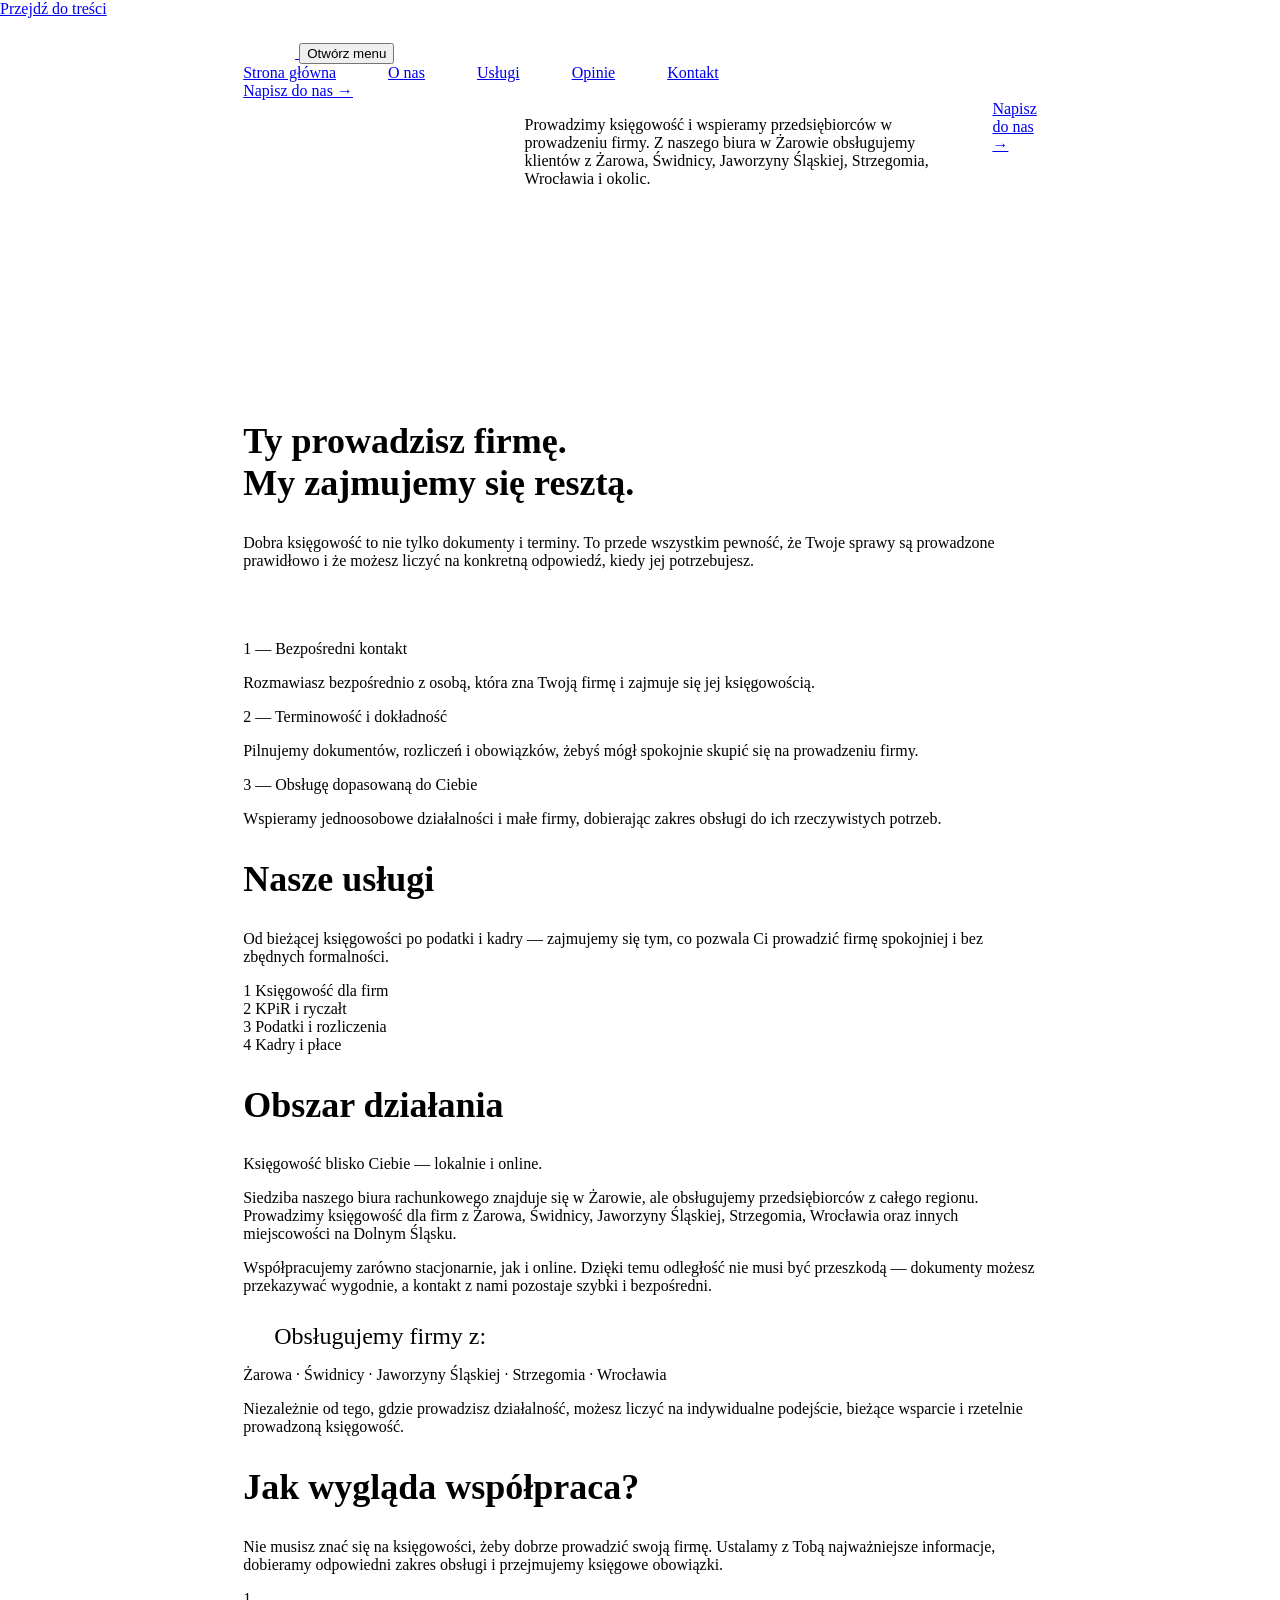
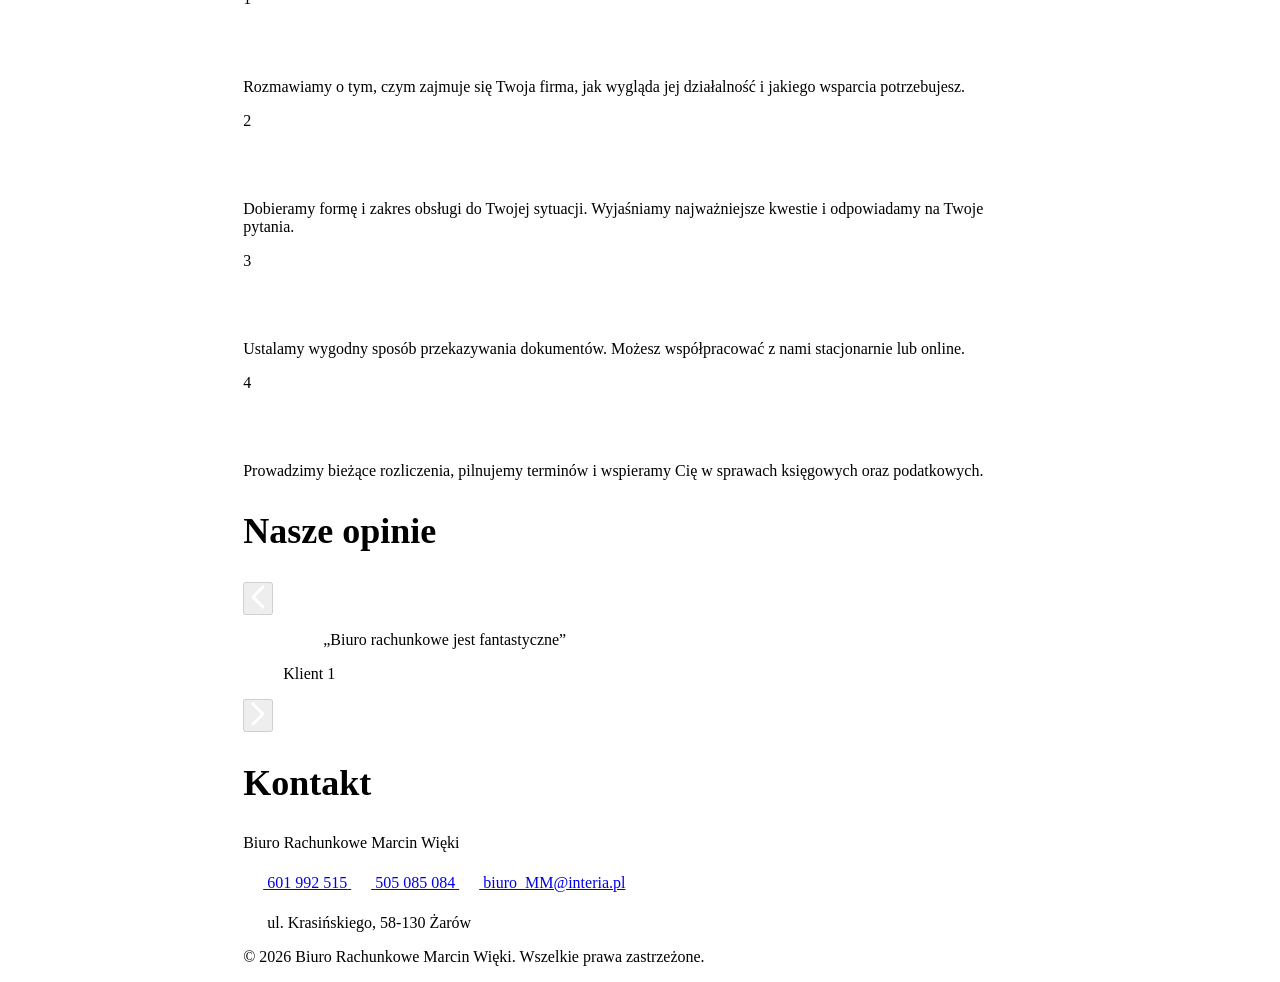
==== index.html @ c9755c46 "finished project" ====
<!DOCTYPE html>
<html lang="pl">
<head>
<meta charset="UTF-8">
<meta name="viewport" content="width=device-width, initial-scale=1.0">
<title>Biuro Rachunkowe Marcin Więki — Księgowość, na której możesz polegać</title>
<meta name="description" content="Biuro rachunkowe w Żarowie. Obsługujemy firmy z Żarowa, Świdnicy, Jaworzyny Śląskiej, Strzegomia, Wrocławia i okolic — stacjonarnie i online.">
<link rel="stylesheet" href="style.css">
</head>
<body>

<a class="skip-link" href="#main">Przejdź do treści</a>

<header class="site-header" id="top">
  <div class="hero-bg" aria-hidden="true"></div>

  <div class="shell header-row">
    <a class="logo" href="#top" aria-label="Strona główna — Biuro Rachunkowe Marcin Więki">
      <svg width="52" height="40" viewBox="0 0 52 40" fill="none" xmlns="http://www.w3.org/2000/svg">
        <path d="M2 38L14 2L26 38" stroke="white" stroke-width="3" stroke-linecap="round" stroke-linejoin="round"/>
        <path d="M14 38L26 2L38 38" stroke="white" stroke-width="3" stroke-linecap="round" stroke-linejoin="round"/>
        <path d="M26 38L38 2L50 38" stroke="white" stroke-width="3" stroke-linecap="round" stroke-linejoin="round"/>
      </svg>
    </a>

    <button class="nav-toggle" type="button" aria-expanded="false" aria-controls="primary-nav">
      <span></span><span></span><span></span>
      <span class="sr-only">Otwórz menu</span>
    </button>

    <nav class="primary-nav" id="primary-nav" aria-label="Główna">
      <a href="#top">Strona główna</a>
      <a href="#o-nas">O nas</a>
      <a href="#uslugi">Usługi</a>
      <a href="#opinie">Opinie</a>
      <a href="#kontakt">Kontakt</a>
    </nav>

    <a class="btn btn-white nav-cta" href="#kontakt">Napisz do nas →</a>
  </div>

  <div class="shell hero">
    <h1>Księgowość, na której<br>możesz polegać.</h1>
    <p class="hero-lead">Prowadzimy księgowość i wspieramy przedsiębiorców w prowadzeniu firmy. Z naszego biura w Żarowie obsługujemy klientów z Żarowa, Świdnicy, Jaworzyny Śląskiej, Strzegomia, Wrocławia i okolic.</p>
    <a class="btn btn-white" href="#kontakt">Napisz do nas →</a>
  </div>
</header>

<main id="main">

  <section class="section" id="o-nas">
    <div class="shell">
      <h2>Ty prowadzisz firmę.<br>My zajmujemy się resztą.</h2>
      <p class="lead">Dobra księgowość to nie tylko dokumenty i terminy. To przede wszystkim pewność, że Twoje sprawy są prowadzone prawidłowo i że możesz liczyć na konkretną odpowiedź, kiedy jej potrzebujesz.</p>

      <h3 class="subheading">Z nami możesz liczyć na:</h3>

      <ul class="perk-list">
        <li class="glass-card">
          <span class="perk-title">1 — Bezpośredni kontakt</span>
          <p>Rozmawiasz bezpośrednio z osobą, która zna Twoją firmę i zajmuje się jej księgowością.</p>
        </li>
        <li class="glass-card">
          <span class="perk-title">2 — Terminowość i dokładność</span>
          <p>Pilnujemy dokumentów, rozliczeń i obowiązków, żebyś mógł spokojnie skupić się na prowadzeniu firmy.</p>
        </li>
        <li class="glass-card">
          <span class="perk-title">3 — Obsługę dopasowaną do Ciebie</span>
          <p>Wspieramy jednoosobowe działalności i małe firmy, dobierając zakres obsługi do ich rzeczywistych potrzeb.</p>
        </li>
      </ul>
    </div>
  </section>

  <section class="section" id="uslugi">
    <div class="shell">
      <h2>Nasze usługi</h2>
      <p class="lead">Od bieżącej księgowości po podatki i kadry — zajmujemy się tym, co pozwala Ci prowadzić firmę spokojniej i bez zbędnych formalności.</p>

      <ol class="service-grid">
        <li class="service-card service-card--dark">
          <span class="service-num">1</span>
          <span class="service-name">Księgowość dla firm</span>
        </li>
        <li class="service-card service-card--blue">
          <span class="service-num">2</span>
          <span class="service-name">KPiR i ryczałt</span>
        </li>
        <li class="service-card service-card--dark">
          <span class="service-num">3</span>
          <span class="service-name">Podatki i rozliczenia</span>
        </li>
        <li class="service-card service-card--blue">
          <span class="service-num">4</span>
          <span class="service-name">Kadry i płace</span>
        </li>
      </ol>
    </div>
  </section>

  <section class="section" id="obszar">
    <div class="shell">
      <h2>Obszar działania</h2>
      <p class="lead">Księgowość blisko Ciebie — lokalnie i online.</p>

      <p class="body-copy">Siedziba naszego biura rachunkowego znajduje się w Żarowie, ale obsługujemy przedsiębiorców z całego regionu. Prowadzimy księgowość dla firm z Żarowa, Świdnicy, Jaworzyny Śląskiej, Strzegomia, Wrocławia oraz innych miejscowości na Dolnym Śląsku.</p>
      <p class="body-copy">Współpracujemy zarówno stacjonarnie, jak i online. Dzięki temu odległość nie musi być przeszkodą — dokumenty możesz przekazywać wygodnie, a kontakt z nami pozostaje szybki i bezpośredni.</p>

      <h4 class="subheading">Obsługujemy firmy z:</h4>
      <p class="area-pill">Żarowa · Świdnicy · Jaworzyny Śląskiej · Strzegomia · Wrocławia</p>

      <p class="body-copy">Niezależnie od tego, gdzie prowadzisz działalność, możesz liczyć na indywidualne podejście, bieżące wsparcie i rzetelnie prowadzoną księgowość.</p>
    </div>
  </section>

  <section class="section section--dark" id="wspolpraca">
    <div class="coop-bg" aria-hidden="true"></div>
    <div class="shell">
      <h2>Jak wygląda współpraca?</h2>
      <p class="lead">Nie musisz znać się na księgowości, żeby dobrze prowadzić swoją firmę. Ustalamy z Tobą najważniejsze informacje, dobieramy odpowiedni zakres obsługi i przejmujemy księgowe obowiązki.</p>

      <ol class="timeline">
        <li class="timeline-step">
          <span class="step-num">1</span>
          <div class="step-body">
            <h3>Rozmawiamy o Twojej firmie</h3>
            <p>Rozmawiamy o tym, czym zajmuje się Twoja firma, jak wygląda jej działalność i jakiego wsparcia potrzebujesz.</p>
          </div>
        </li>
        <li class="timeline-step">
          <span class="step-num">2</span>
          <div class="step-body">
            <h3>Ustalamy zakres obsługi</h3>
            <p>Dobieramy formę i zakres obsługi do Twojej sytuacji. Wyjaśniamy najważniejsze kwestie i odpowiadamy na Twoje pytania.</p>
          </div>
        </li>
        <li class="timeline-step">
          <span class="step-num">3</span>
          <div class="step-body">
            <h3>Przekazujesz nam dokumenty</h3>
            <p>Ustalamy wygodny sposób przekazywania dokumentów. Możesz współpracować z nami stacjonarnie lub online.</p>
          </div>
        </li>
        <li class="timeline-step">
          <span class="step-num">4</span>
          <div class="step-body">
            <h3>My zajmujemy się księgowością</h3>
            <p>Prowadzimy bieżące rozliczenia, pilnujemy terminów i wspieramy Cię w sprawach księgowych oraz podatkowych.</p>
          </div>
        </li>
      </ol>
    </div>
  </section>

  <section class="section section--dark" id="opinie">
    <div class="shell">
      <h2>Nasze opinie</h2>

      <div class="testimonial" role="group" aria-roledescription="karuzela" aria-label="Opinie klientów">
        <button class="testimonial-arrow" type="button" aria-label="Poprzednia opinia" disabled>
          <svg width="14" height="24" viewBox="0 0 14 24" fill="none"><path d="M12 2L2 12L12 22" stroke="white" stroke-width="3" stroke-linecap="round" stroke-linejoin="round"/></svg>
        </button>

        <figure class="testimonial-card glass-card">
          <blockquote>
            <p>„Biuro rachunkowe jest fantastyczne”</p>
          </blockquote>
          <figcaption>Klient 1</figcaption>
        </figure>

        <button class="testimonial-arrow" type="button" aria-label="Następna opinia" disabled>
          <svg width="14" height="24" viewBox="0 0 14 24" fill="none"><path d="M2 2L12 12L2 22" stroke="white" stroke-width="3" stroke-linecap="round" stroke-linejoin="round"/></svg>
        </button>
      </div>
    </div>
  </section>

</main>

<footer class="site-footer" id="kontakt">
  <div class="footer-bg" aria-hidden="true"></div>
  <div class="shell">
    <h2>Kontakt</h2>

    <div class="contact-card glass-card">
      <p class="contact-name">Biuro Rachunkowe Marcin Więki</p>

      <div class="contact-grid">
        <a class="contact-line" href="tel:601992515">
          <svg width="20" height="20" viewBox="0 0 20 20" fill="none" aria-hidden="true"><path d="M4 2h3l2 5-2.5 1.5a11 11 0 0 0 5 5L13 11l5 2v3c0 1.1-.9 2-2 2C8.5 18 2 11.5 2 4c0-1.1.9-2 2-2Z" stroke="white" stroke-width="1.4" stroke-linejoin="round"/></svg>
          <span>601 992 515</span>
        </a>
        <a class="contact-line" href="tel:505085084">
          <svg width="20" height="20" viewBox="0 0 20 20" fill="none" aria-hidden="true"><path d="M4 2h3l2 5-2.5 1.5a11 11 0 0 0 5 5L13 11l5 2v3c0 1.1-.9 2-2 2C8.5 18 2 11.5 2 4c0-1.1.9-2 2-2Z" stroke="white" stroke-width="1.4" stroke-linejoin="round"/></svg>
          <span>505 085 084</span>
        </a>
        <a class="contact-line" href="mailto:biuro_MM@interia.pl">
          <svg width="20" height="20" viewBox="0 0 20 20" fill="none" aria-hidden="true"><rect x="2" y="4" width="16" height="12" rx="2" stroke="white" stroke-width="1.4"/><path d="M3 5.5 10 11l7-5.5" stroke="white" stroke-width="1.4" stroke-linecap="round" stroke-linejoin="round"/></svg>
          <span>biuro_MM@interia.pl</span>
        </a>
        <p class="contact-line contact-line--static">
          <svg width="20" height="20" viewBox="0 0 20 20" fill="none" aria-hidden="true"><path d="M10 18s6-5.5 6-10a6 6 0 0 0-12 0c0 4.5 6 10 6 10Z" stroke="white" stroke-width="1.4" stroke-linejoin="round"/><circle cx="10" cy="8" r="2" stroke="white" stroke-width="1.4"/></svg>
          <span>ul. Krasińskiego, 58-130 Żarów</span>
        </p>
      </div>
    </div>

    <p class="footer-fine">© <span id="year">2026</span> Biuro Rachunkowe Marcin Więki. Wszelkie prawa zastrzeżone.</p>
  </div>
</footer>

<script>
  document.getElementById('year').textContent = new Date().getFullYear();
  var toggle = document.querySelector('.nav-toggle');
  var nav = document.getElementById('primary-nav');
  if (toggle && nav) {
    toggle.addEventListener('click', function () {
      var open = document.body.classList.toggle('nav-open');
      toggle.setAttribute('aria-expanded', open ? 'true' : 'false');
    });
    nav.querySelectorAll('a').forEach(function (link) {
      link.addEventListener('click', function () {
        document.body.classList.remove('nav-open');
        toggle.setAttribute('aria-expanded', 'false');
      });
    });
  }
</script>
</body>
</html>
---- style.css ----
@font-face {
  font-family: "Inter";
  src: url("../fonts/inter-latin-ext-400-normal.woff2") format("woff2");
  font-weight: 400;
  font-style: normal;
  font-display: swap;
  unicode-range: U+0100-024F, U+0259, U+1E00-1EFF, U+2020, U+20A0-20AB, U+20AD-20CF, U+2113, U+2C60-2C7F, U+A720-A7FF;
}
@font-face {
  font-family: "Inter";
  src: url("../fonts/inter-latin-400-normal.woff2") format("woff2");
  font-weight: 400;
  font-style: normal;
  font-display: swap;
}
@font-face {
  font-family: "Inter";
  src: url("../fonts/inter-latin-ext-500-normal.woff2") format("woff2");
  font-weight: 500;
  font-style: normal;
  font-display: swap;
  unicode-range: U+0100-024F, U+0259, U+1E00-1EFF, U+2020, U+20A0-20AB, U+20AD-20CF, U+2113, U+2C60-2C7F, U+A720-A7FF;
}
@font-face {
  font-family: "Inter";
  src: url("../fonts/inter-latin-500-normal.woff2") format("woff2");
  font-weight: 500;
  font-style: normal;
  font-display: swap;
}
@font-face {
  font-family: "Inter";
  src: url("../fonts/inter-latin-ext-600-normal.woff2") format("woff2");
  font-weight: 600;
  font-style: normal;
  font-display: swap;
  unicode-range: U+0100-024F, U+0259, U+1E00-1EFF, U+2020, U+20A0-20AB, U+20AD-20CF, U+2113, U+2C60-2C7F, U+A720-A7FF;
}
@font-face {
  font-family: "Inter";
  src: url("../fonts/inter-latin-600-normal.woff2") format("woff2");
  font-weight: 600;
  font-style: normal;
  font-display: swap;
}
@font-face {
  font-family: "Inter";
  src: url("../fonts/inter-latin-ext-700-normal.woff2") format("woff2");
  font-weight: 700;
  font-style: normal;
  font-display: swap;
  unicode-range: U+0100-024F, U+0259, U+1E00-1EFF, U+2020, U+20A0-20AB, U+20AD-20CF, U+2113, U+2C60-2C7F, U+A720-A7FF;
}
@font-face {
  font-family: "Inter";
  src: url("../fonts/inter-latin-700-normal.woff2") format("woff2");
  font-weight: 700;
  font-style: normal;
  font-display: swap;
}
@font-face {
  font-family: "Manrope";
  src: url("../fonts/manrope-latin-ext-600-normal.woff2") format("woff2");
  font-weight: 600;
  font-style: normal;
  font-display: swap;
  unicode-range: U+0100-024F, U+0259, U+1E00-1EFF, U+2020, U+20A0-20AB, U+20AD-20CF, U+2113, U+2C60-2C7F, U+A720-A7FF;
}
@font-face {
  font-family: "Manrope";
  src: url("../fonts/manrope-latin-600-normal.woff2") format("woff2");
  font-weight: 600;
  font-style: normal;
  font-display: swap;
}
@font-face {
  font-family: "Manrope";
  src: url("../fonts/manrope-latin-ext-700-normal.woff2") format("woff2");
  font-weight: 700;
  font-style: normal;
  font-display: swap;
  unicode-range: U+0100-024F, U+0259, U+1E00-1EFF, U+2020, U+20A0-20AB, U+20AD-20CF, U+2113, U+2C60-2C7F, U+A720-A7FF;
}
@font-face {
  font-family: "Manrope";
  src: url("../fonts/manrope-latin-700-normal.woff2") format("woff2");
  font-weight: 700;
  font-style: normal;
  font-display: swap;
}

* { box-sizing: border-box; }

html, body {
  margin: 0;
  padding: 0;
  overflow-x: hidden;
}

h1 {
  font-family: "Manrope";
  font-weight: 700;
  font-size: clamp(32px, 5vw, 48px);
  line-height: 1.1;
  max-width: 620px;
  margin-top: 60px;
  margin-bottom: 19px;
  color: #FFF;
}

h2 {
  color: #000;
  font-family: "Manrope";
  font-size: clamp(26px, 3.4vw, 36px);
  font-weight: 700;
  line-height: normal;
}

h3 {
  font-family: "Inter";
  font-size: 20px;
  font-weight: 400;
  line-height: 1.5;
  max-width: 560px;
  color: #FFF;
}

h4 {
  color: #000;
  font-family: "Inter";
  font-size: 24px;
  font-weight: 400;
  line-height: normal;
  padding: 12px 0 0 31px;
  margin: 0 0 9px;
}

h5 {
  color: #000;
  font-family: "Inter";
  font-size: 24px;
  font-weight: 700;
  line-height: normal;
}

.dobraK {
  color: #000;
  font-family: "Inter";
  font-size: 24px;
  font-weight: 500;
  line-height: 1.5;
  max-width: 760px;
}

.wyp {
  color: #000;
  font-family: "Inter";
  font-size: 24px;
  font-weight: 400;
  line-height: normal;
  padding: 0 0 10px 31px;
  margin: 0 0 9px;
}

ul, ol {
  list-style-type: none;
  padding: 0;
  margin: 0;
}

/* ---------- Layout shell ---------- */
.shell {
  width: 100%;
  max-width: 1440px;
  margin-inline: auto;
  padding-inline: clamp(20px, 19vw, 276px);
  box-sizing: border-box;
}

@media (max-width: 1200px) {
  .shell { padding-inline: 80px; }
}

@media (max-width: 760px) {
  .shell { padding-inline: 20px; }
}

/* ---------- Navbar ---------- */
.navbar {
  display: flex;
  margin-top: 63px;
  color: #FFF;
}

nav {
  display: flex;
  gap: 52px;
  flex-wrap: wrap;
}

.navText {
  color: #FFF;
  font-family: "Inter";
  font-size: 16px;
  font-weight: 400;
  line-height: normal;
}

.navText a {
  color: inherit;
  text-decoration: none;
}

/* ---------- Hero ---------- */
.heroImage {
  width: 100%;
  background-image: url(pobrane.png);
  background-size: cover;
  background-position: center;
  background-repeat: no-repeat;
  display: flex;
  max-height: fit-content;
}

.hero {
  display: flex;
  flex-wrap:nowrap;
  gap: 32px;
  justify-content: space-between;
  align-items: flex-start;
  
}

.napiszButton {
  margin-top: 55px;
  margin-bottom: 95px;
  width: 195px;
  height: 38px;
  border-radius: 58px;
  background: #FFF;
  border: none;
  cursor: pointer;
  font-family: "Inter";
  font-size: 16px;
  font-weight: 400;
  line-height: normal;
}

.logoImage {
  width: clamp(140px, 20vw, 292px);
  height: auto;
  aspect-ratio: 292 / 291;
  margin-top: 60px;
}

/* ---------- O nas ---------- */
.mainBG {
  min-height: 100vh;
  width: 100%;
  background-image: url(mainBG.jpg);
  background-size: cover;
  background-position: center;
  background-repeat: no-repeat;
  display: flex;
}

.listFirma {
  border-radius: 41px;
  background: rgba(217, 217, 217, 0.20);
  margin-bottom: 29px;
}

/* ---------- Usługi ---------- */
.uslugiGrid {
  display: grid;
  grid-template-columns: 1fr 1fr;  /* exactly 2 columns */
  gap: 24px;
  margin-top: 24px;
  max-width: 760px;
}

@media (max-width: 560px) {
  .uslugiGrid {
    grid-template-columns: 1fr;  /* stack on mobile */
  }
}

.uBox {
  background-color: #072971;
  min-height: 191px;
  border-radius: 19px;
  padding: 24px;
  display: flex;
  flex-direction: column;
  align-items: center;
  justify-content: center;
  gap: 24px;
  text-align: center;
  color: #FFF;
  font-family: "Inter";
}
.uBox2 {
  background-color: #0057DB;
  min-height: 191px;
  border-radius: 19px;
  padding: 24px;
  display: flex;
  flex-direction: column;
  align-items: center;
  justify-content: center;
  gap: 24px;
  text-align: center;
  color: #FFF;
  font-family: "Inter";
}
.uBox span {
  font-weight: 700;
  font-size: 22px;
  opacity: 0.85;
}
.uBox2 span {
  font-weight: 700;
  font-size: 22px;
  opacity: 0.85;
}

.uBox p {
  font-size: 24px;
  font-weight: 500;
  margin: 0;
  line-height: 1.3;
}
.uBox2 p {
  font-size: 24px;
  font-weight: 500;
  margin: 0;
  line-height: 1.3;
}
/* ---------- Obszar działania ---------- */
.obszarD {
  width: fit-content;
  max-width: 809px;
  min-height: 82px;
  border-radius: 43px;
  background: rgba(14, 23, 212, 0.20);
  display: flex;
  align-items: center;
  justify-content: center;
  padding-inline: clamp(20px, 4vw, 48px);
  color: #000;
  text-align: center;
  font-family: "Inter";
  font-size: clamp(16px, 2vw, 24px);
  font-weight: 600;
  line-height: normal;
}

/* ---------- Jak wygląda współpraca ---------- */
.WSPBG {
  min-height: 100vh;
  width: 100%;
  background-image: url(pobrane.png);
  background-size: cover;
  background-position: center;
  background-repeat: no-repeat;
  display: flex;
}

.heading2 {
  color: #FFF;
  font-family: "Manrope";
  font-size: clamp(24px, 3vw, 32px);
  font-weight: 700;
  line-height: normal;
}

.wspList {
  display: flex;
  flex-direction: column;
  gap: 32px;
  margin: 40px 0 64px;
}

.wspItem {
  display: flex;
  align-items: flex-start;
  gap: 24px;
}

.wspNum {
  flex-shrink: 0;
  width: 44px;
  height: 44px;
  border-radius: 50%;
  background: #6669F4;
  color: #FFF;
  font-family: "Inter";
  font-weight: 700;
  font-size: 18px;
  display: flex;
  align-items: center;
  justify-content: center;
}

.wspTitle {
  color: #FFF;
  font-family: "Inter";
  font-size: 20px;
  font-weight: 600;
  line-height: normal;
  margin: 0 0 8px;
}

.wspOpis {
  color: rgba(255, 255, 255, 0.75);
  font-family: "Inter";
  font-size: 16px;
  font-weight: 400;
  line-height: 1.5;
  margin: 0;
}

/* ---------- Opinie ---------- */

.opinieRow {
  display: flex;
  align-items: center;
  justify-content: center;
  gap: 24px;
  width: 100%;
  margin: 40px auto 64px;
}

.arrowBtn {
  flex-shrink: 0;
  width: 44px;
  height: 44px;
  border-radius: 50%;
  border: 1px solid rgba(255, 255, 255, 0.3);
  background: transparent;
  display: flex;
  align-items: center;
  justify-content: center;
  cursor: pointer;
}

.opinieCard {
  flex: 0 1 620px;
  width: 620px;
  max-width: 620px;
  background: rgba(217, 217, 217, 0.14);
  border: 1px solid rgba(255, 255, 255, 0.16);
  border-radius: 24px;
  overflow: hidden;
}

.opinieTrack {
  display: flex;
  transition: transform 0.4s ease;
}

.opinieSlide {
  flex: 0 0 100%;
  padding: 32px clamp(20px, 5vw, 56px);
  text-align: center;
}

.opinieTekst {
  color: #FFF;
  font-family: "Inter";
  font-size: 20px;
  font-weight: 500;
  margin: 0 0 16px;
}

.opinieAutor {
  color: rgba(255, 255, 255, 0.7);
  font-family: "Inter";
  font-size: 16px;
  margin: 0;
}


/* ---------- Kontakt / Footer ---------- */
.kontaktCard {
  width: 100%;
  max-width: 780px;
  margin: 0 auto;
  background: rgba(217, 217, 217, 0.14);
  border: 1px solid rgba(255, 255, 255, 0.16);
  border-radius: 24px;
  padding: clamp(20px, 4vw, 32px);
}

.kontaktNazwa {
  color: #FFF;
  font-family: "Manrope";
  font-weight: 700;
  font-size: 16px;
  text-align: center;
  letter-spacing: 0.02em;
  margin: 0 0 24px;
}

.kontaktGrid {
  display: grid;
  grid-template-columns: 1fr 1fr;
  gap: 16px 32px;
}

.kontaktLinia {
  display: flex;
  align-items: center;
  gap: 10px;
  color: #FFF;
  font-family: "Inter";
  font-size: 15px;
  margin: 0;
  text-decoration: none;
}

.kontaktLinia svg {
  flex-shrink: 0;
}

a.kontaktLinia:hover {
  opacity: 0.8;
}


/* ---------- Responsive ---------- */
@media (max-width: 700px) {
  .opinieRow {
    gap: 12px;
  }

  .opinieCard {
    width: auto;
    max-width: 620px;
  }

  .arrowBtn {
    width: 36px;
    height: 36px;
  }
}

@media (max-width: 560px) {
  .kontaktGrid {
    grid-template-columns: 1fr;
  }

  .wspItem {
    gap: 16px;
  }

  .wspNum {
    width: 36px;
    height: 36px;
    font-size: 16px;
  }
}
```
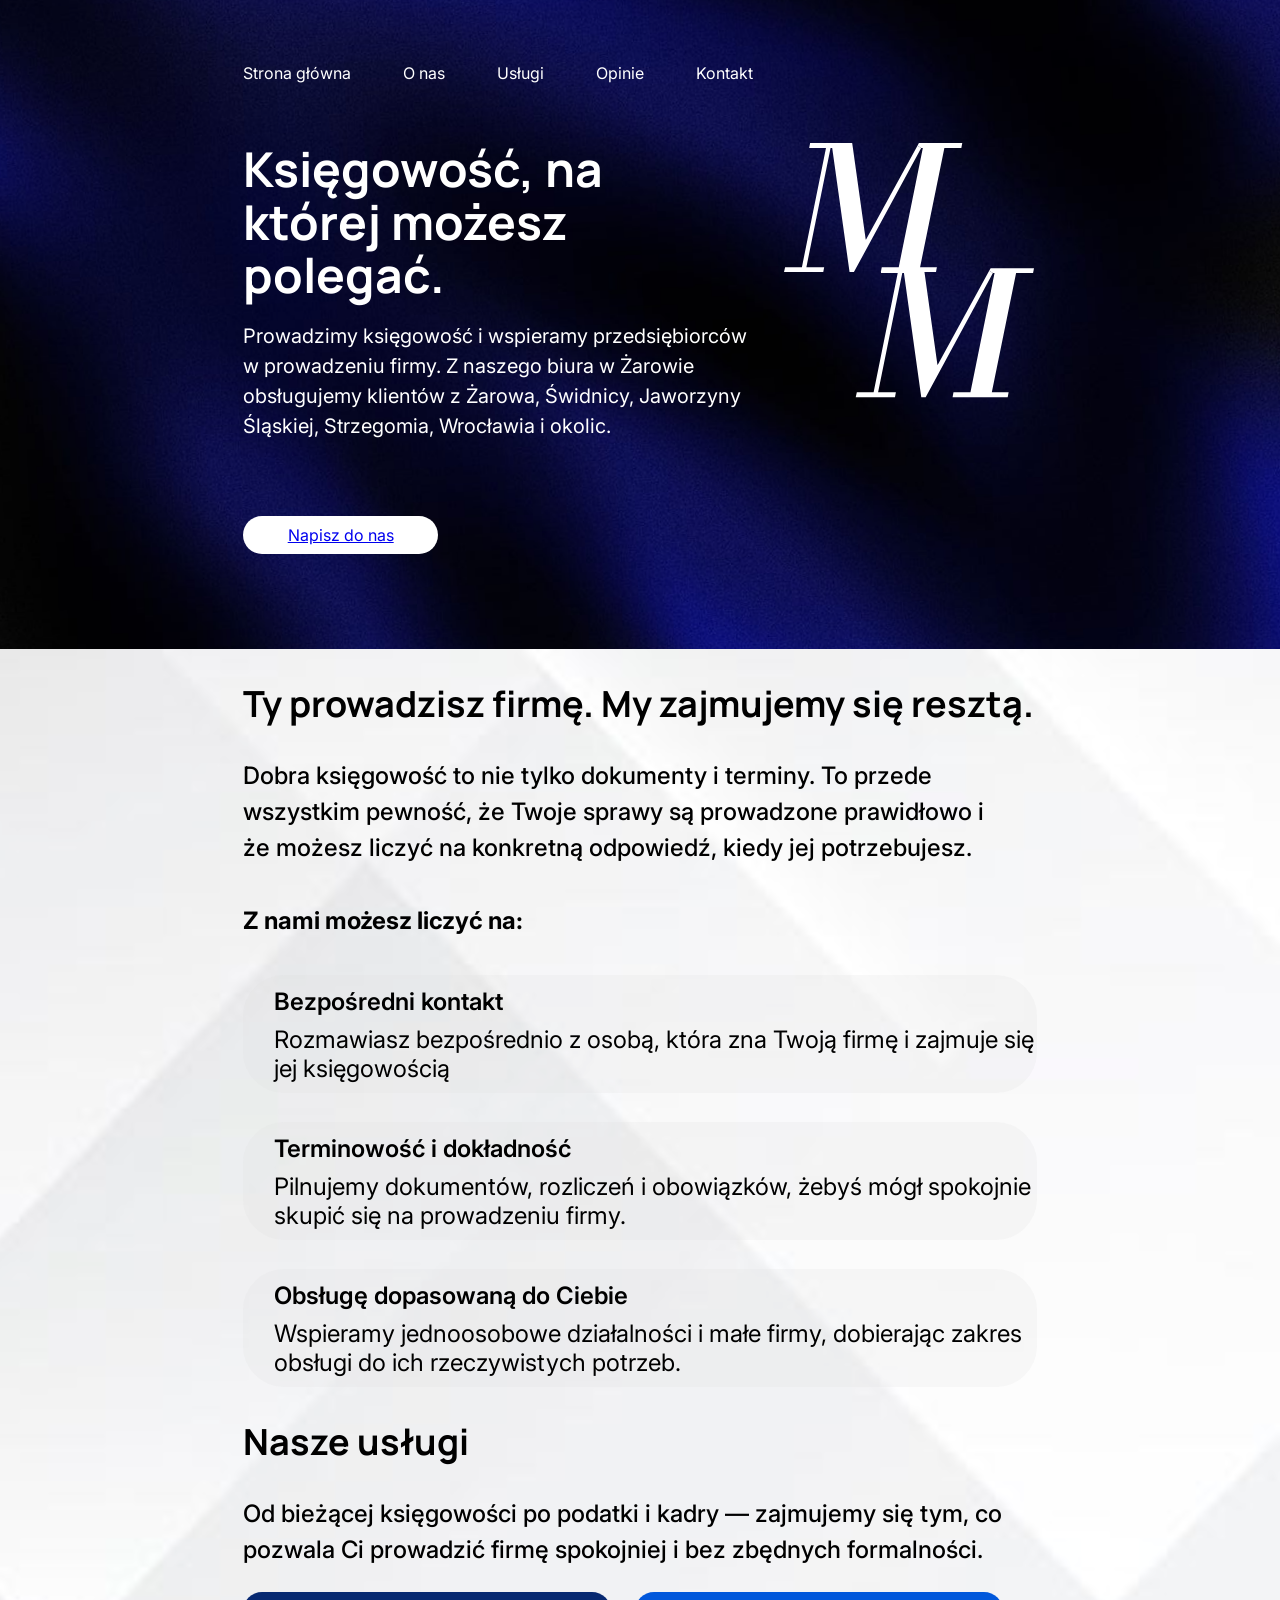
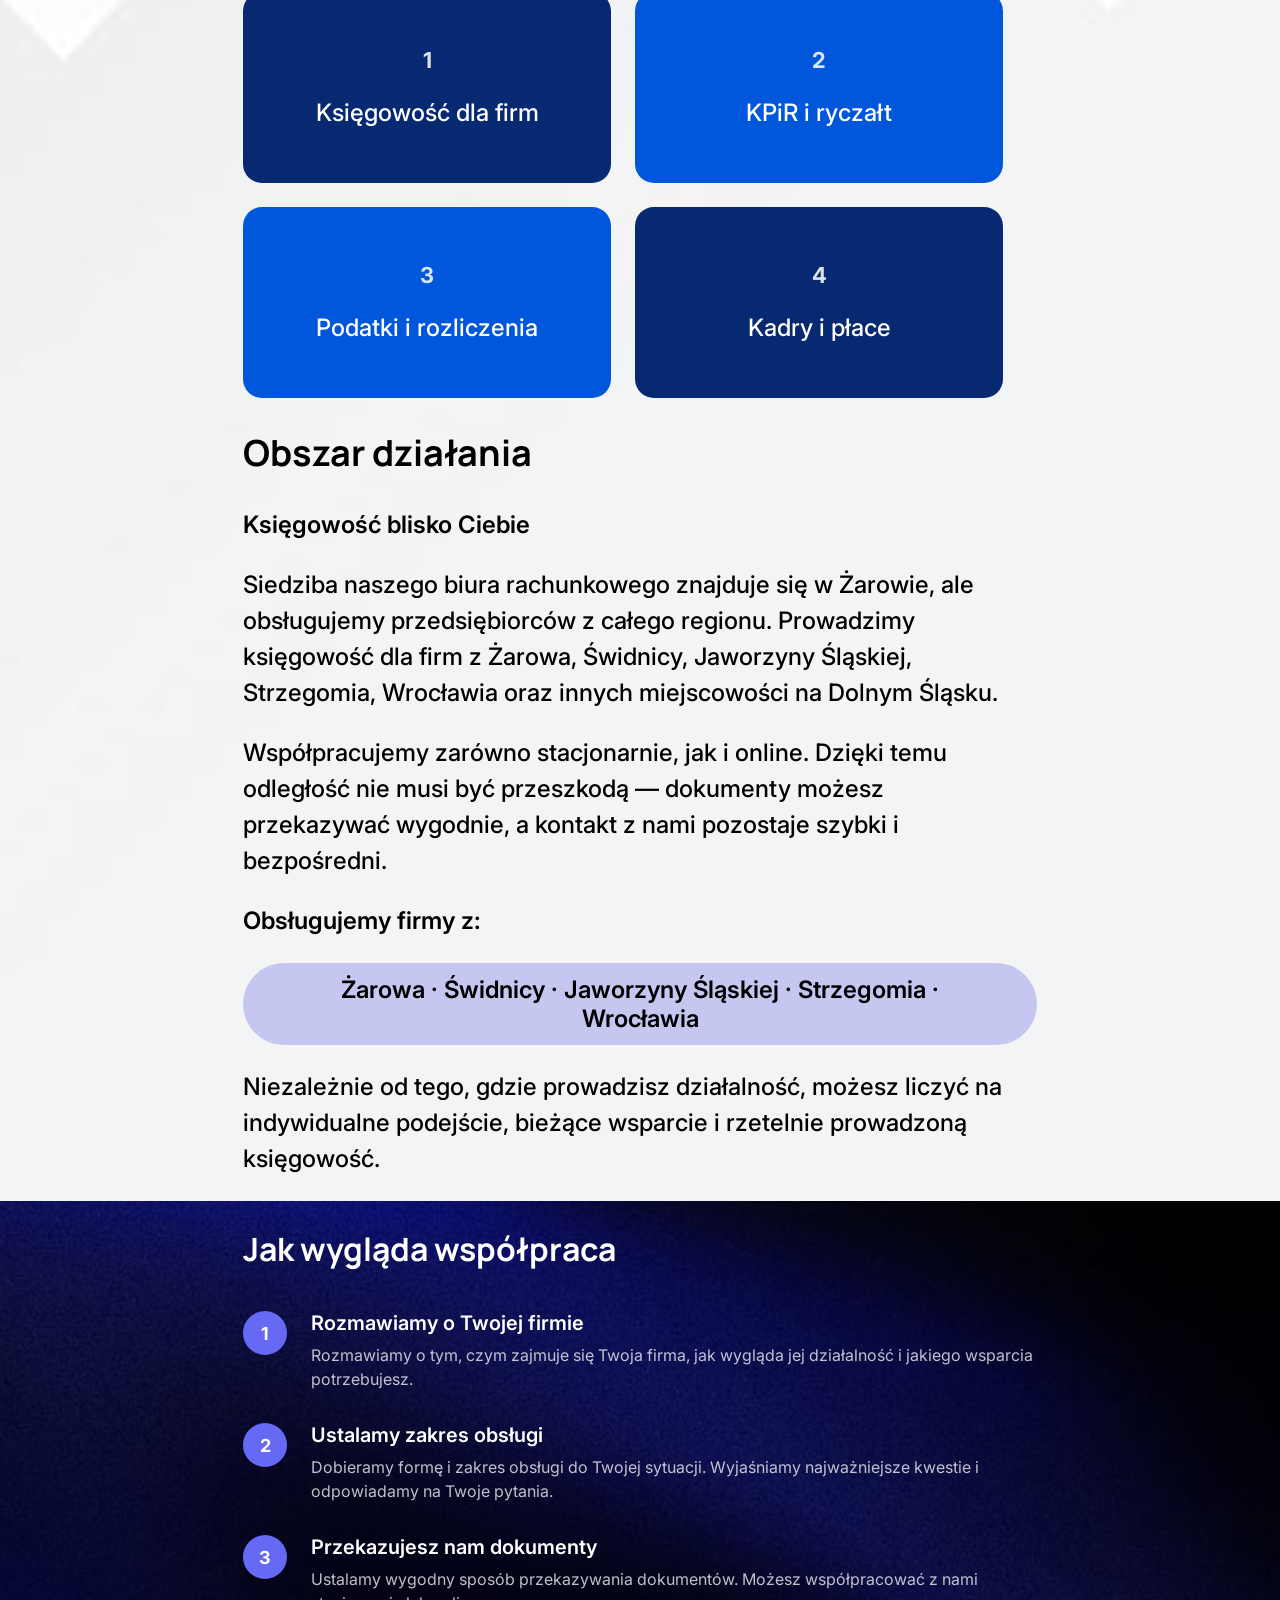
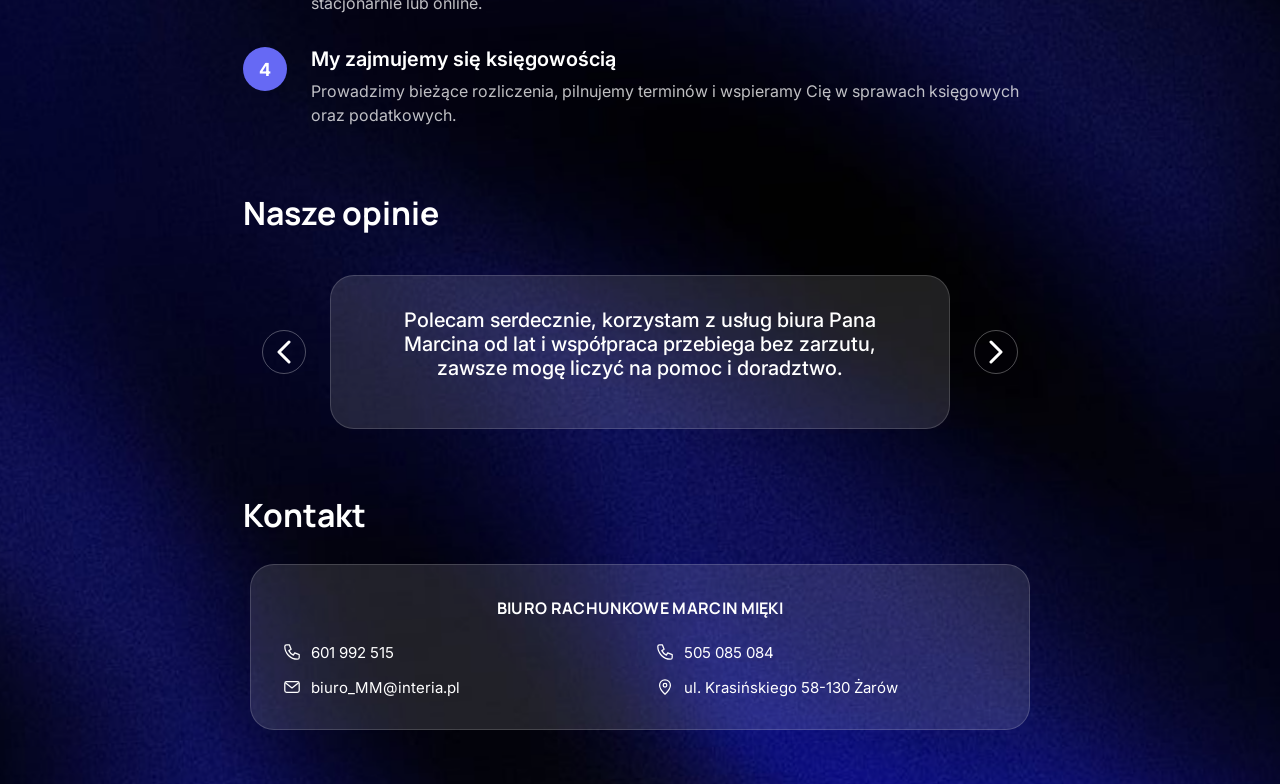
==== commit eab5bc9e: "changed file name" ====
--- a/index.html
+++ b/index.html
@@ -1,231 +1,202 @@
-
 <!DOCTYPE html>
 <html lang="pl">
 <head>
+<link rel="preconnect" href="https://fonts.googleapis.com">
+<link rel="preconnect" href="https://fonts.gstatic.com" crossorigin>
+<link href="https://fonts.googleapis.com/css2?family=Inter:wght@400;500;600;700&family=Manrope:wght@600;700&display=swap" rel="stylesheet">
 <meta charset="UTF-8">
 <meta name="viewport" content="width=device-width, initial-scale=1.0">
-<title>Biuro Rachunkowe Marcin Więki — Księgowość, na której możesz polegać</title>
+<title>Biuro Rachunkowe Marcin Mięki — Księgowość, na której możesz polegać</title>
 <meta name="description" content="Biuro rachunkowe w Żarowie. Obsługujemy firmy z Żarowa, Świdnicy, Jaworzyny Śląskiej, Strzegomia, Wrocławia i okolic — stacjonarnie i online.">
 <link rel="stylesheet" href="style.css">
 </head>
 <body>
 
-<a class="skip-link" href="#main">Przejdź do treści</a>
-
-<header class="site-header" id="top">
-  <div class="hero-bg" aria-hidden="true"></div>
-
-  <div class="shell header-row">
-    <a class="logo" href="#top" aria-label="Strona główna — Biuro Rachunkowe Marcin Więki">
-      <svg width="52" height="40" viewBox="0 0 52 40" fill="none" xmlns="http://www.w3.org/2000/svg">
-        <path d="M2 38L14 2L26 38" stroke="white" stroke-width="3" stroke-linecap="round" stroke-linejoin="round"/>
-        <path d="M14 38L26 2L38 38" stroke="white" stroke-width="3" stroke-linecap="round" stroke-linejoin="round"/>
-        <path d="M26 38L38 2L50 38" stroke="white" stroke-width="3" stroke-linecap="round" stroke-linejoin="round"/>
-      </svg>
-    </a>
-
-    <button class="nav-toggle" type="button" aria-expanded="false" aria-controls="primary-nav">
-      <span></span><span></span><span></span>
-      <span class="sr-only">Otwórz menu</span>
-    </button>
-
-    <nav class="primary-nav" id="primary-nav" aria-label="Główna">
-      <a href="#top">Strona główna</a>
-      <a href="#o-nas">O nas</a>
-      <a href="#uslugi">Usługi</a>
-      <a href="#opinie">Opinie</a>
-      <a href="#kontakt">Kontakt</a>
-    </nav>
-
-    <a class="btn btn-white nav-cta" href="#kontakt">Napisz do nas →</a>
-  </div>
-
-  <div class="shell hero">
-    <h1>Księgowość, na której<br>możesz polegać.</h1>
-    <p class="hero-lead">Prowadzimy księgowość i wspieramy przedsiębiorców w prowadzeniu firmy. Z naszego biura w Żarowie obsługujemy klientów z Żarowa, Świdnicy, Jaworzyny Śląskiej, Strzegomia, Wrocławia i okolic.</p>
-    <a class="btn btn-white" href="#kontakt">Napisz do nas →</a>
-  </div>
-</header>
-
-<main id="main">
-
-  <section class="section" id="o-nas">
-    <div class="shell">
-      <h2>Ty prowadzisz firmę.<br>My zajmujemy się resztą.</h2>
-      <p class="lead">Dobra księgowość to nie tylko dokumenty i terminy. To przede wszystkim pewność, że Twoje sprawy są prowadzone prawidłowo i że możesz liczyć na konkretną odpowiedź, kiedy jej potrzebujesz.</p>
-
-      <h3 class="subheading">Z nami możesz liczyć na:</h3>
-
-      <ul class="perk-list">
-        <li class="glass-card">
-          <span class="perk-title">1 — Bezpośredni kontakt</span>
-          <p>Rozmawiasz bezpośrednio z osobą, która zna Twoją firmę i zajmuje się jej księgowością.</p>
-        </li>
-        <li class="glass-card">
-          <span class="perk-title">2 — Terminowość i dokładność</span>
-          <p>Pilnujemy dokumentów, rozliczeń i obowiązków, żebyś mógł spokojnie skupić się na prowadzeniu firmy.</p>
-        </li>
-        <li class="glass-card">
-          <span class="perk-title">3 — Obsługę dopasowaną do Ciebie</span>
-          <p>Wspieramy jednoosobowe działalności i małe firmy, dobierając zakres obsługi do ich rzeczywistych potrzeb.</p>
-        </li>
-      </ul>
+<div class="heroImage">
+  <div class="shell">
+    <div class="navbar">
+      <nav class="navText">
+        <a href="#top">Strona główna</a>
+        <a href="#o-nas">O nas</a>
+        <a href="#uslugi">Usługi</a>
+        <a href="#opinie">Opinie</a>
+        <a href="#kontakt">Kontakt</a>
+      </nav>
     </div>
-  </section>
-
-  <section class="section" id="uslugi">
-    <div class="shell">
-      <h2>Nasze usługi</h2>
-      <p class="lead">Od bieżącej księgowości po podatki i kadry — zajmujemy się tym, co pozwala Ci prowadzić firmę spokojniej i bez zbędnych formalności.</p>
-
-      <ol class="service-grid">
-        <li class="service-card service-card--dark">
-          <span class="service-num">1</span>
-          <span class="service-name">Księgowość dla firm</span>
-        </li>
-        <li class="service-card service-card--blue">
-          <span class="service-num">2</span>
-          <span class="service-name">KPiR i ryczałt</span>
-        </li>
-        <li class="service-card service-card--dark">
-          <span class="service-num">3</span>
-          <span class="service-name">Podatki i rozliczenia</span>
-        </li>
-        <li class="service-card service-card--blue">
-          <span class="service-num">4</span>
-          <span class="service-name">Kadry i płace</span>
-        </li>
-      </ol>
+
+    <div class="hero">
+      <div>
+        <h1>Księgowość, na której możesz polegać.</h1>
+        <h3>Prowadzimy księgowość i wspieramy przedsiębiorców w prowadzeniu firmy. Z naszego biura w Żarowie obsługujemy klientów z Żarowa, Świdnicy, Jaworzyny Śląskiej, Strzegomia, Wrocławia i okolic.</h3>
+        <button class="napiszButton"><a href="#kontakt">Napisz do nas</a></button>
+      </div>
+      <img class="logoImage" src="LOGO.svg" alt="mm">
     </div>
-  </section>
-
-  <section class="section" id="obszar">
-    <div class="shell">
-      <h2>Obszar działania</h2>
-      <p class="lead">Księgowość blisko Ciebie — lokalnie i online.</p>
-
-      <p class="body-copy">Siedziba naszego biura rachunkowego znajduje się w Żarowie, ale obsługujemy przedsiębiorców z całego regionu. Prowadzimy księgowość dla firm z Żarowa, Świdnicy, Jaworzyny Śląskiej, Strzegomia, Wrocławia oraz innych miejscowości na Dolnym Śląsku.</p>
-      <p class="body-copy">Współpracujemy zarówno stacjonarnie, jak i online. Dzięki temu odległość nie musi być przeszkodą — dokumenty możesz przekazywać wygodnie, a kontakt z nami pozostaje szybki i bezpośredni.</p>
-
-      <h4 class="subheading">Obsługujemy firmy z:</h4>
-      <p class="area-pill">Żarowa · Świdnicy · Jaworzyny Śląskiej · Strzegomia · Wrocławia</p>
-
-      <p class="body-copy">Niezależnie od tego, gdzie prowadzisz działalność, możesz liczyć na indywidualne podejście, bieżące wsparcie i rzetelnie prowadzoną księgowość.</p>
+  </div>
+</div>
+
+<div class="mainBG" id="o-nas">
+  <div class="shell">
+    <h2>Ty prowadzisz firmę. My zajmujemy się resztą.</h2>
+    <p class="dobraK">Dobra księgowość to nie tylko dokumenty i terminy. To przede wszystkim pewność, że Twoje sprawy są prowadzone prawidłowo i że możesz liczyć na konkretną odpowiedź, kiedy jej potrzebujesz.</p>
+
+    <h5>Z nami możesz liczyć na:</h5>
+
+    <ul>
+      <li class="listFirma">
+        <h4 style="font-weight: 600">Bezpośredni kontakt</h4>
+        <p class="wyp">Rozmawiasz bezpośrednio z osobą, która zna Twoją firmę i zajmuje się jej księgowością</p>
+      </li>
+      <li class="listFirma">
+        <h4 style="font-weight: 600">Terminowość i dokładność</h4>
+        <p class="wyp">Pilnujemy dokumentów, rozliczeń i obowiązków, żebyś mógł spokojnie skupić się na prowadzeniu firmy.</p>
+      </li>
+      <li class="listFirma">
+        <h4 style="font-weight: 600">Obsługę dopasowaną do Ciebie</h4>
+        <p class="wyp">Wspieramy jednoosobowe działalności i małe firmy, dobierając zakres obsługi do ich rzeczywistych potrzeb.</p>
+      </li>
+    </ul>
+
+    <h2 id="uslugi">Nasze usługi</h2>
+    <p class="dobraK">Od bieżącej księgowości po podatki i kadry — zajmujemy się tym, co pozwala Ci prowadzić firmę spokojniej i bez zbędnych formalności.</p>
+
+    <div class="uslugiGrid">
+  <div class="uBox"><span>1</span><p>Księgowość dla firm</p></div>
+  <div class="uBox2"><span>2</span><p>KPiR i ryczałt</p></div>
+  <div class="uBox2"><span>3</span><p>Podatki i rozliczenia</p></div>
+  <div class="uBox"><span>4</span><p>Kadry i płace</p></div>
+  </div>
+
+    <h2>Obszar działania</h2>
+    <p class="dobraK" style="font-weight: 600">Księgowość blisko Ciebie</p>
+    <p class="dobraK">Siedziba naszego biura rachunkowego znajduje się w Żarowie, ale obsługujemy przedsiębiorców z całego regionu. Prowadzimy księgowość dla firm z Żarowa, Świdnicy, Jaworzyny Śląskiej, Strzegomia, Wrocławia oraz innych miejscowości na Dolnym Śląsku.</p>
+    <p class="dobraK">Współpracujemy zarówno stacjonarnie, jak i online. Dzięki temu odległość nie musi być przeszkodą — dokumenty możesz przekazywać wygodnie, a kontakt z nami pozostaje szybki i bezpośredni.</p>
+
+    <p class="dobraK" style="font-weight: 600">Obsługujemy firmy z:</p>
+    <p class="obszarD">Żarowa · Świdnicy · Jaworzyny Śląskiej · Strzegomia · Wrocławia</p>
+    <p class="dobraK">Niezależnie od tego, gdzie prowadzisz działalność, możesz liczyć na indywidualne podejście, bieżące wsparcie i rzetelnie prowadzoną księgowość.</p>
+  </div>
+</div>
+
+<div class="WSPBG">
+  <div class="shell">
+    <h2 class="heading2">Jak wygląda współpraca</h2>
+
+    <ol class="wspList">
+      <li class="wspItem">
+        <span class="wspNum">1</span>
+        <div class="wspText">
+          <h3 class="wspTitle">Rozmawiamy o Twojej firmie</h3>
+          <p class="wspOpis">Rozmawiamy o tym, czym zajmuje się Twoja firma, jak wygląda jej działalność i jakiego wsparcia potrzebujesz.</p>
+        </div>
+      </li>
+      <li class="wspItem">
+        <span class="wspNum">2</span>
+        <div class="wspText">
+          <h3 class="wspTitle">Ustalamy zakres obsługi</h3>
+          <p class="wspOpis">Dobieramy formę i zakres obsługi do Twojej sytuacji. Wyjaśniamy najważniejsze kwestie i odpowiadamy na Twoje pytania.</p>
+        </div>
+      </li>
+      <li class="wspItem">
+        <span class="wspNum">3</span>
+        <div class="wspText">
+          <h3 class="wspTitle">Przekazujesz nam dokumenty</h3>
+          <p class="wspOpis">Ustalamy wygodny sposób przekazywania dokumentów. Możesz współpracować z nami stacjonarnie lub online.</p>
+        </div>
+      </li>
+      <li class="wspItem">
+        <span class="wspNum">4</span>
+        <div class="wspText">
+          <h3 class="wspTitle">My zajmujemy się księgowością</h3>
+          <p class="wspOpis">Prowadzimy bieżące rozliczenia, pilnujemy terminów i wspieramy Cię w sprawach księgowych oraz podatkowych.</p>
+        </div>
+      </li>
+    </ol>
+
+    <h2 class="heading2" id="opinie">Nasze opinie</h2>
+
+    <div class="opinieRow">
+      <button class="arrowBtn" id="prevBtn" aria-label="Poprzednia opinia">
+        <svg width="14" height="24" viewBox="0 0 14 24" fill="none">
+          <path d="M12 2L2 12L12 22" stroke="white" stroke-width="3" stroke-linecap="round" stroke-linejoin="round"/>
+        </svg>
+      </button>
+
+      <div class="opinieCard">
+        <div class="opinieTrack" id="opinieTrack">
+          <div class="opinieSlide">
+            <p class="opinieTekst">Polecam serdecznie, korzystam z usług biura Pana Marcina od lat i współpraca przebiega bez zarzutu, zawsze mogę liczyć na pomoc i doradztwo.</p>
+          </div>
+          <div class="opinieSlide">
+            <p class="opinieTekst">Korzystam od lat i nigdy się nie zawiodłam.
+Przede wszystkim uczciwy.</p>
+          </div>
+          <div class="opinieSlide">
+            <p class="opinieTekst">Zawsze solidnie i na czas. Polecam!</p>
+          </div>
+          <div class="opinieSlide">
+            <p class="opinieTekst">Wszystko załatwione bez problemu 👍👍👍Polecam</p>
+          </div>
+          <div class="opinieSlide">
+            <p class="opinieTekst">Profesjonalna obsługa księgowa. Polecam</p>
+          </div>
+          <div class="opinieSlide">
+            <p class="opinieTekst">Polecam.</p>
+          </div>
+         
+        </div>
+      </div>
+
+      <button class="arrowBtn" id="nextBtn" aria-label="Następna opinia">
+        <svg width="14" height="24" viewBox="0 0 14 24" fill="none">
+          <path d="M2 2L12 12L2 22" stroke="white" stroke-width="3" stroke-linecap="round" stroke-linejoin="round"/>
+        </svg>
+      </button>
     </div>
-  </section>
-
-  <section class="section section--dark" id="wspolpraca">
-    <div class="coop-bg" aria-hidden="true"></div>
-    <div class="shell">
-      <h2>Jak wygląda współpraca?</h2>
-      <p class="lead">Nie musisz znać się na księgowości, żeby dobrze prowadzić swoją firmę. Ustalamy z Tobą najważniejsze informacje, dobieramy odpowiedni zakres obsługi i przejmujemy księgowe obowiązki.</p>
-
-      <ol class="timeline">
-        <li class="timeline-step">
-          <span class="step-num">1</span>
-          <div class="step-body">
-            <h3>Rozmawiamy o Twojej firmie</h3>
-            <p>Rozmawiamy o tym, czym zajmuje się Twoja firma, jak wygląda jej działalność i jakiego wsparcia potrzebujesz.</p>
-          </div>
-        </li>
-        <li class="timeline-step">
-          <span class="step-num">2</span>
-          <div class="step-body">
-            <h3>Ustalamy zakres obsługi</h3>
-            <p>Dobieramy formę i zakres obsługi do Twojej sytuacji. Wyjaśniamy najważniejsze kwestie i odpowiadamy na Twoje pytania.</p>
-          </div>
-        </li>
-        <li class="timeline-step">
-          <span class="step-num">3</span>
-          <div class="step-body">
-            <h3>Przekazujesz nam dokumenty</h3>
-            <p>Ustalamy wygodny sposób przekazywania dokumentów. Możesz współpracować z nami stacjonarnie lub online.</p>
-          </div>
-        </li>
-        <li class="timeline-step">
-          <span class="step-num">4</span>
-          <div class="step-body">
-            <h3>My zajmujemy się księgowością</h3>
-            <p>Prowadzimy bieżące rozliczenia, pilnujemy terminów i wspieramy Cię w sprawach księgowych oraz podatkowych.</p>
-          </div>
-        </li>
-      </ol>
-    </div>
-  </section>
-
-  <section class="section section--dark" id="opinie">
-    <div class="shell">
-      <h2>Nasze opinie</h2>
-
-      <div class="testimonial" role="group" aria-roledescription="karuzela" aria-label="Opinie klientów">
-        <button class="testimonial-arrow" type="button" aria-label="Poprzednia opinia" disabled>
-          <svg width="14" height="24" viewBox="0 0 14 24" fill="none"><path d="M12 2L2 12L12 22" stroke="white" stroke-width="3" stroke-linecap="round" stroke-linejoin="round"/></svg>
-        </button>
-
-        <figure class="testimonial-card glass-card">
-          <blockquote>
-            <p>„Biuro rachunkowe jest fantastyczne”</p>
-          </blockquote>
-          <figcaption>Klient 1</figcaption>
-        </figure>
-
-        <button class="testimonial-arrow" type="button" aria-label="Następna opinia" disabled>
-          <svg width="14" height="24" viewBox="0 0 14 24" fill="none"><path d="M2 2L12 12L2 22" stroke="white" stroke-width="3" stroke-linecap="round" stroke-linejoin="round"/></svg>
-        </button>
-      </div>
-    </div>
-  </section>
-
-</main>
-
-<footer class="site-footer" id="kontakt">
-  <div class="footer-bg" aria-hidden="true"></div>
-  <div class="shell">
-    <h2>Kontakt</h2>
-
-    <div class="contact-card glass-card">
-      <p class="contact-name">Biuro Rachunkowe Marcin Więki</p>
-
-      <div class="contact-grid">
-        <a class="contact-line" href="tel:601992515">
-          <svg width="20" height="20" viewBox="0 0 20 20" fill="none" aria-hidden="true"><path d="M4 2h3l2 5-2.5 1.5a11 11 0 0 0 5 5L13 11l5 2v3c0 1.1-.9 2-2 2C8.5 18 2 11.5 2 4c0-1.1.9-2 2-2Z" stroke="white" stroke-width="1.4" stroke-linejoin="round"/></svg>
+     <h2 class="heading2" id="kontakt">Kontakt</h2>
+    <div class="kontaktCard">
+      <p class="kontaktNazwa">BIURO RACHUNKOWE MARCIN MIĘKI</p>
+      <div class="kontaktGrid">
+        <a class="kontaktLinia" href="tel:601992515">
+          <svg width="18" height="18" viewBox="0 0 20 20" fill="none"><path d="M4 2h3l2 5-2.5 1.5a11 11 0 0 0 5 5L13 11l5 2v3c0 1.1-.9 2-2 2C8.5 18 2 11.5 2 4c0-1.1.9-2 2-2Z" stroke="white" stroke-width="1.4" stroke-linejoin="round"/></svg>
           <span>601 992 515</span>
         </a>
-        <a class="contact-line" href="tel:505085084">
-          <svg width="20" height="20" viewBox="0 0 20 20" fill="none" aria-hidden="true"><path d="M4 2h3l2 5-2.5 1.5a11 11 0 0 0 5 5L13 11l5 2v3c0 1.1-.9 2-2 2C8.5 18 2 11.5 2 4c0-1.1.9-2 2-2Z" stroke="white" stroke-width="1.4" stroke-linejoin="round"/></svg>
+        <a class="kontaktLinia" href="tel:505085084">
+          <svg width="18" height="18" viewBox="0 0 20 20" fill="none"><path d="M4 2h3l2 5-2.5 1.5a11 11 0 0 0 5 5L13 11l5 2v3c0 1.1-.9 2-2 2C8.5 18 2 11.5 2 4c0-1.1.9-2 2-2Z" stroke="white" stroke-width="1.4" stroke-linejoin="round"/></svg>
           <span>505 085 084</span>
         </a>
-        <a class="contact-line" href="mailto:biuro_MM@interia.pl">
-          <svg width="20" height="20" viewBox="0 0 20 20" fill="none" aria-hidden="true"><rect x="2" y="4" width="16" height="12" rx="2" stroke="white" stroke-width="1.4"/><path d="M3 5.5 10 11l7-5.5" stroke="white" stroke-width="1.4" stroke-linecap="round" stroke-linejoin="round"/></svg>
+        <a class="kontaktLinia" href="mailto:biuro_MM@interia.pl">
+          <svg width="18" height="18" viewBox="0 0 20 20" fill="none"><rect x="2" y="4" width="16" height="12" rx="2" stroke="white" stroke-width="1.4"/><path d="M3 5.5 10 11l7-5.5" stroke="white" stroke-width="1.4" stroke-linecap="round" stroke-linejoin="round"/></svg>
           <span>biuro_MM@interia.pl</span>
         </a>
-        <p class="contact-line contact-line--static">
-          <svg width="20" height="20" viewBox="0 0 20 20" fill="none" aria-hidden="true"><path d="M10 18s6-5.5 6-10a6 6 0 0 0-12 0c0 4.5 6 10 6 10Z" stroke="white" stroke-width="1.4" stroke-linejoin="round"/><circle cx="10" cy="8" r="2" stroke="white" stroke-width="1.4"/></svg>
-          <span>ul. Krasińskiego, 58-130 Żarów</span>
+        <p class="kontaktLinia">
+          <svg width="18" height="18" viewBox="0 0 20 20" fill="none"><path d="M10 18s6-5.5 6-10a6 6 0 0 0-12 0c0 4.5 6 10 6 10Z" stroke="white" stroke-width="1.4" stroke-linejoin="round"/><circle cx="10" cy="8" r="2" stroke="white" stroke-width="1.4"/></svg>
+          <span>ul. Krasińskiego 58-130 Żarów</span>
         </p>
-      </div>
-    </div>
-
-    <p class="footer-fine">© <span id="year">2026</span> Biuro Rachunkowe Marcin Więki. Wszelkie prawa zastrzeżone.</p>
-  </div>
-</footer>
+       
+  </div>
+ 
+</div>
+  <br>
+        <br>
+        <br>
+</div>
+
+</div>
 
 <script>
-  document.getElementById('year').textContent = new Date().getFullYear();
-  var toggle = document.querySelector('.nav-toggle');
-  var nav = document.getElementById('primary-nav');
-  if (toggle && nav) {
-    toggle.addEventListener('click', function () {
-      var open = document.body.classList.toggle('nav-open');
-      toggle.setAttribute('aria-expanded', open ? 'true' : 'false');
-    });
-    nav.querySelectorAll('a').forEach(function (link) {
-      link.addEventListener('click', function () {
-        document.body.classList.remove('nav-open');
-        toggle.setAttribute('aria-expanded', 'false');
-      });
-    });
+  const track = document.getElementById('opinieTrack');
+  const slides = track.children;
+  const total = slides.length;
+  let current = 0;
+
+  function goTo(index) {
+    current = (index + total) % total;
+    track.style.transform = `translateX(-${current * 100}%)`;
   }
+
+  document.getElementById('nextBtn').addEventListener('click', () => goTo(current + 1));
+  document.getElementById('prevBtn').addEventListener('click', () => goTo(current - 1));
 </script>
 </body>
 </html>
--- a/style.css
+++ b/style.css
@@ -1,72 +1,72 @@
-@font-face {
+/* @font-face {
   font-family: "Inter";
   src: url("../fonts/inter-latin-ext-400-normal.woff2") format("woff2");
   font-weight: 400;
   font-style: normal;
   font-display: swap;
   unicode-range: U+0100-024F, U+0259, U+1E00-1EFF, U+2020, U+20A0-20AB, U+20AD-20CF, U+2113, U+2C60-2C7F, U+A720-A7FF;
-}
-@font-face {
-  font-family: "Inter";
-  src: url("../fonts/inter-latin-400-normal.woff2") format("woff2");
-  font-weight: 400;
-  font-style: normal;
-  font-display: swap;
-}
-@font-face {
+} */
+/* @font-face {
+  font-family: "Inter";
+  src: url("fonts/inter-latin-400-normal.woff2") format("woff2");
+  font-weight: 400;
+  font-style: normal;
+  font-display: swap;
+} */
+/* @font-face {
   font-family: "Inter";
   src: url("../fonts/inter-latin-ext-500-normal.woff2") format("woff2");
   font-weight: 500;
   font-style: normal;
   font-display: swap;
   unicode-range: U+0100-024F, U+0259, U+1E00-1EFF, U+2020, U+20A0-20AB, U+20AD-20CF, U+2113, U+2C60-2C7F, U+A720-A7FF;
-}
-@font-face {
+} */
+/* @font-face {
   font-family: "Inter";
   src: url("../fonts/inter-latin-500-normal.woff2") format("woff2");
   font-weight: 500;
   font-style: normal;
   font-display: swap;
-}
-@font-face {
+} */
+/* @font-face {
   font-family: "Inter";
   src: url("../fonts/inter-latin-ext-600-normal.woff2") format("woff2");
   font-weight: 600;
   font-style: normal;
   font-display: swap;
   unicode-range: U+0100-024F, U+0259, U+1E00-1EFF, U+2020, U+20A0-20AB, U+20AD-20CF, U+2113, U+2C60-2C7F, U+A720-A7FF;
-}
-@font-face {
+} */
+/* @font-face {
   font-family: "Inter";
   src: url("../fonts/inter-latin-600-normal.woff2") format("woff2");
   font-weight: 600;
   font-style: normal;
   font-display: swap;
-}
-@font-face {
+} */
+/* @font-face {
   font-family: "Inter";
   src: url("../fonts/inter-latin-ext-700-normal.woff2") format("woff2");
   font-weight: 700;
   font-style: normal;
   font-display: swap;
   unicode-range: U+0100-024F, U+0259, U+1E00-1EFF, U+2020, U+20A0-20AB, U+20AD-20CF, U+2113, U+2C60-2C7F, U+A720-A7FF;
-}
-@font-face {
+} */
+/* @font-face {
   font-family: "Inter";
   src: url("../fonts/inter-latin-700-normal.woff2") format("woff2");
   font-weight: 700;
   font-style: normal;
   font-display: swap;
-}
-@font-face {
+} */
+/* @font-face {
   font-family: "Manrope";
   src: url("../fonts/manrope-latin-ext-600-normal.woff2") format("woff2");
   font-weight: 600;
   font-style: normal;
   font-display: swap;
   unicode-range: U+0100-024F, U+0259, U+1E00-1EFF, U+2020, U+20A0-20AB, U+20AD-20CF, U+2113, U+2C60-2C7F, U+A720-A7FF;
-}
-@font-face {
+} */
+/* @font-face {
   font-family: "Manrope";
   src: url("../fonts/manrope-latin-600-normal.woff2") format("woff2");
   font-weight: 600;
@@ -87,7 +87,7 @@
   font-weight: 700;
   font-style: normal;
   font-display: swap;
-}
+} */
 
 * { box-sizing: border-box; }
 
@@ -560,4 +560,3 @@
     font-size: 16px;
   }
 }
-```
